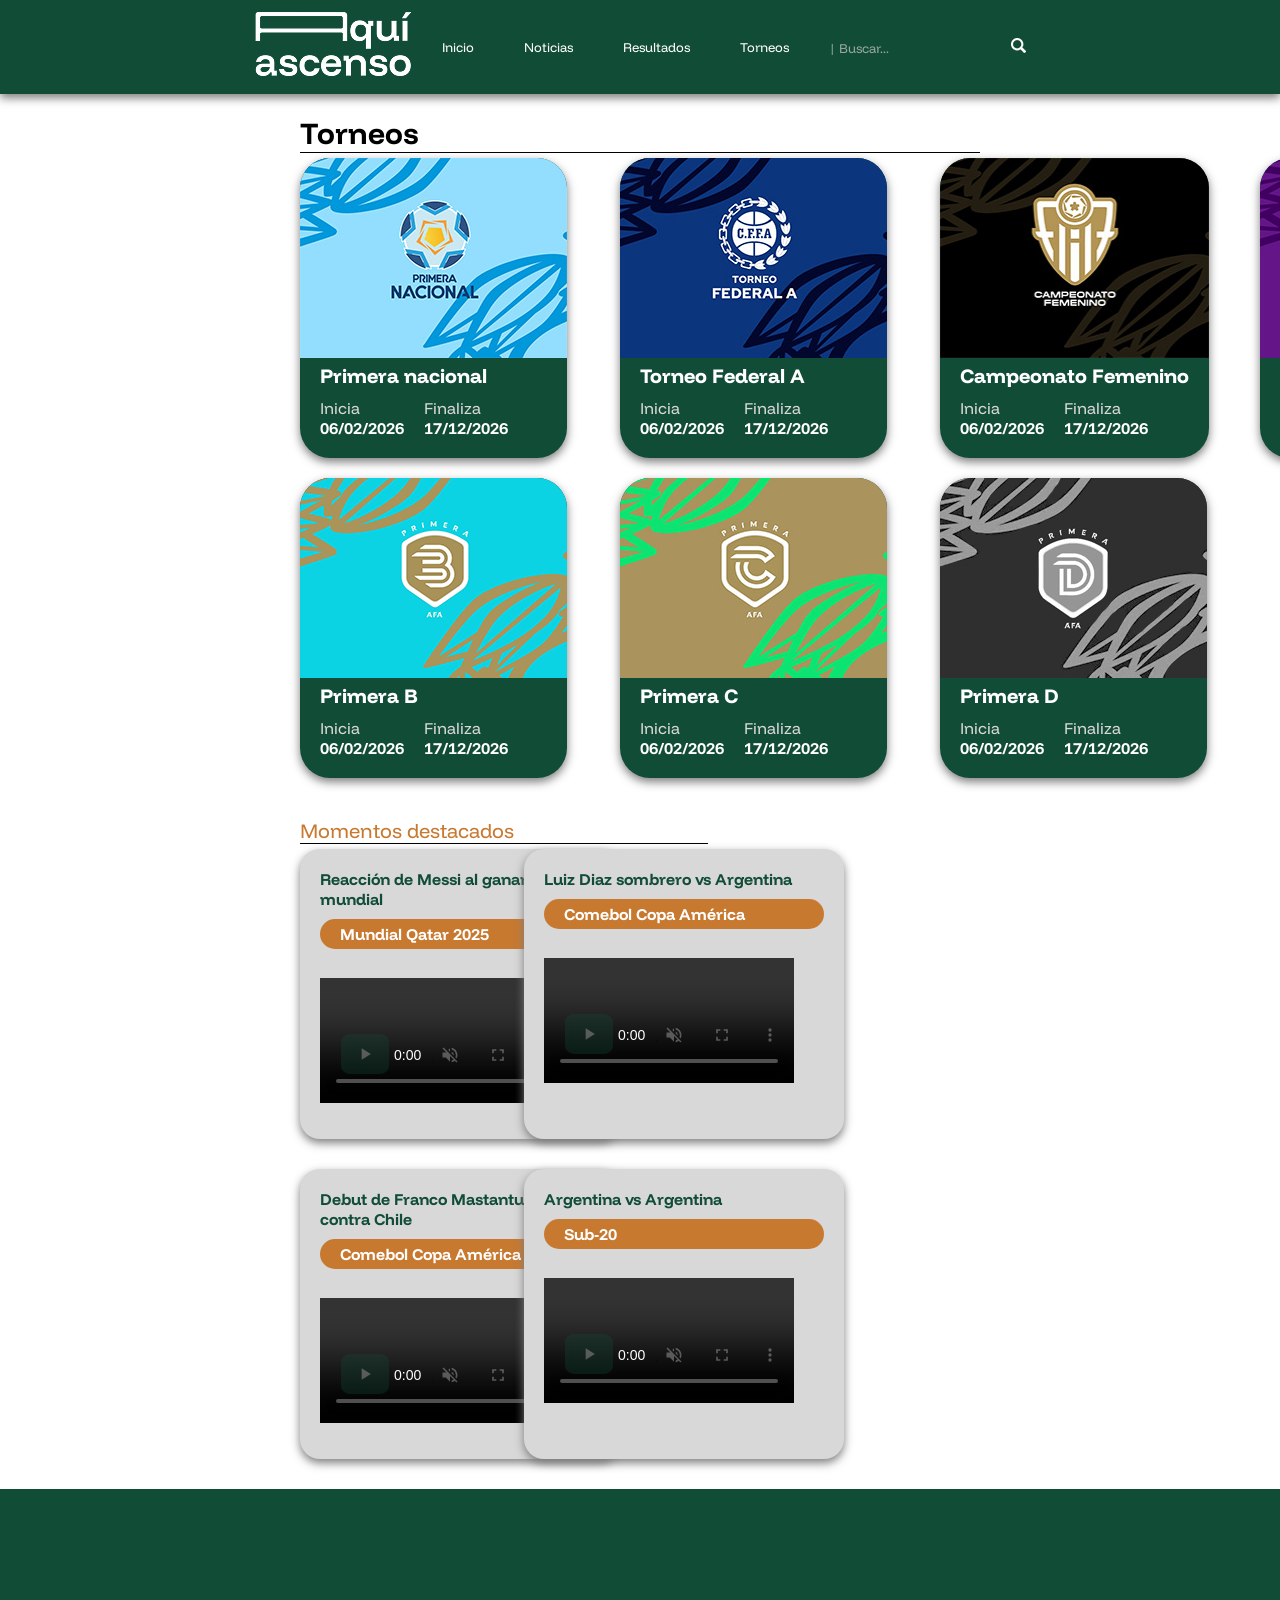
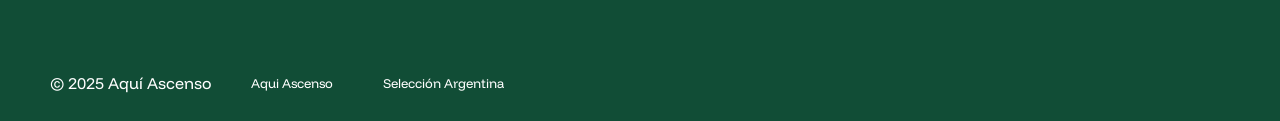
==== pages/torneos.html @ 16527808 "no doy mas no se porque no se quiere subir ya" ====
<!DOCTYPE html>
<html lang="es">
<head>
    <meta charset="UTF-8">
    <meta name="viewport" content="width=device-width, initial-scale=1.0">
    <title>Torneos</title>
    <link rel="stylesheet" href="../estilos.css">
    <link rel="icon" href="../img/favicon.png" type="image/png">
    <link rel="preconnect" href="https://fonts.googleapis.com">
    <link rel="preconnect" href="https://fonts.gstatic.com" crossorigin>
    <link href="https://fonts.googleapis.com/css2?family=Funnel+Display:wght@300..800&family=Funnel+Sans:ital,wght@0,300..800;1,300..800&family=Inter:ital,opsz,wght@0,14..32,100..900;1,14..32,100..900&display=swap" rel="stylesheet">
</head>
<body>
    <header>
        <nav class="menu-barra">
            <div class="logo_img">
                <a href="../index.html"><img src="../img/img-logo-aquiascenso.png" alt="logo aqui ascenso"></a>
            </div>
            <ul class="botones-menu">
                <li><a href="../index.html">Inicio</a></li>
                <li><a href="./noticias.html">Noticias</a></li>
                <li><a href="./resultados.html">Resultados</a></li>
                <li><a href="./torneos.html">Torneos</a></li>
            </ul>
            
            <div class="buscador">
                <input type="text" class="buscar-input" placeholder="| Buscar...">
                <button class="buscar-boton"><a href=""><img src="../img/icono-busqueda.png" alt="icono-buscar" class="icono-buscar"></a></button>
            </div>
        </nav>
    </header>
    <main>
        <div class="estructura">
            <h3>Torneos</h3>
            <hr>
            <section class="grilla-torneos">
                
                <div class="grilla-item a">
                    <img src="../img/portadas/portada-primeranacional.jpg" alt="carilla primera nacional" class="carilla-carrusel">
                    <div class="informacion-torneos">
                        <h4>Primera nacional</h4>
                        <div class="fechas-torneos">
                            <div>
                                <p>Inicia </p>
                                <h5>06/02/2026</h5>
                            </div>
                            <div>
                                <p>Finaliza </p>
                                <h5>17/12/2026</h5>
                            </div>
                        </div>
                    </div>                
                </div>
                <div class="grilla-item b">
                    <img src="../img/portadas/portada-torneofederalla.jpg" alt="carilla primera nacional" class="carilla-carrusel">
                    <div class="informacion-torneos">
                        <h4>Torneo Federal A</h4>
                        <div class="fechas-torneos">
                            <div>
                                <p>Inicia </p>
                                <h5>06/02/2026</h5>
                            </div>
                            <div>
                                <p>Finaliza </p>
                                <h5>17/12/2026</h5>
                            </div>
                           
                        </div>
                      
                    </div>

                
                </div>
                <div class="grilla-item c">
                    <img src="../img/portadas/portada-campeonatofemenino.jpg" alt="carilla primera nacional" class="carilla-carrusel">
                    <div class="informacion-torneos">
                        <h4>Campeonato Femenino</h4>
                        <div class="fechas-torneos">
                            <div>
                                <p>Inicia </p>
                                <h5>06/02/2026</h5>
                            </div>
                            <div>
                                <p>Finaliza </p>
                                <h5>17/12/2026</h5>
                            </div>
                        </div>
                    </div>                
                </div>
                <div class="grilla-item d">
                    <img src="../img/portadas/portada-copafederalfemenina.jpg" alt="carilla primera nacional" class="carilla-carrusel">
                    <div class="informacion-torneos">
                        <h4>Copa Federal Femenino</h4>
                        <div class="fechas-torneos">
                            <div>
                                <p>Inicia </p>
                                <h5>06/02/2026</h5>
                            </div>
                            <div>
                                <p>Finaliza </p>
                                <h5>17/12/2026</h5>
                            </div>
                        </div>
                    </div>                
                </div>
                 <div class="grilla-item e">
                    <img src="../img/portadas/portada-primerab.jpg" alt="carilla primera nacional" class="carilla-carrusel">
                    <div class="informacion-torneos">
                        <h4>Primera B</h4>
                        <div class="fechas-torneos">
                            <div>
                                <p>Inicia </p>
                                <h5>06/02/2026</h5>
                            </div>
                            <div>
                                <p>Finaliza </p>
                                <h5>17/12/2026</h5>
                            </div>
                           
                        </div>
                      
                    </div>

                
                </div>
                <div class="grilla-item f">
                    <img src="../img/portadas/portada-primerac.jpg" alt="carilla primera nacional" class="carilla-carrusel">
                    <div class="informacion-torneos">
                        <h4>Primera C</h4>
                        <div class="fechas-torneos">
                            <div>
                                <p>Inicia </p>
                                <h5>06/02/2026</h5>
                            </div>
                            <div>
                                <p>Finaliza </p>
                                <h5>17/12/2026</h5>
                            </div>
                        </div>
                    </div>                
                </div>
                <div class="grilla-item g">
                    <img src="../img/portadas/portada-primerad.jpg" alt="carilla primera nacional" class="carilla-carrusel">
                    <div class="informacion-torneos">
                        <h4>Primera D</h4>
                        <div class="fechas-torneos">
                            <div>
                                <p>Inicia </p>
                                <h5>06/02/2026</h5>
                            </div>
                            <div>
                                <p>Finaliza </p>
                                <h5>17/12/2026</h5>
                            </div>
                        </div>
                    </div>                
                </div>

                <div>

                </div>

            </section>

            <div class="clase-ejemplo">
                <section class="media-videos">
                    <h4 class="h4-naranja">Momentos destacados</h4>
                    <hr class="hr-naranja">
                    <div class="grilla-videos">
                        <div class="item-videos">
                            <h5>Reacción de Messi al ganar el mundial </h5>
                            <h5 class="etiqueta-individual">Mundial Qatar 2025</h5>
                            <video src="../video/video-reaccion-messi.mp4" controls  muted loop width="250px" onmouseover="this.play()" onmouseout="this.pause()"></video>
                        </div>
                        <div class="item-videos">
                            <h5>Luiz Diaz sombrero vs Argentina </h5>
                            <h5 class="etiqueta-individual">Comebol Copa América</h5>
                            <video src="../video/video-argentinavscolombia.mp4" controls muted loop width="250px" onmouseover="this.play()" onmouseout="this.pause()"></video>
                        </div>
                        
                         <div class="item-videos">
                            <h5>Debut de Franco Mastantuono contra Chile</h5>
                            <h5 class="etiqueta-individual">Comebol Copa América</h5>
                            <video src="../video/video-debut-argentina.mp4" controls muted loop width="250px" onmouseover="this.play()" onmouseout="this.pause(); this.currentTime=0"></video>
                        </div>

                        <div class="item-videos">
                            <h5>Argentina vs Argentina</h5>
                            <h5 class="etiqueta-individual">Sub-20</h5>
                            <video src="../video/video-argentinavsargentina-benefico.mp4" controls muted loop width="250px" onmouseover="this.play()" onmouseout="this.pause(); this.currentTime=0"></video>
                        </div>
                    </div>
                </section>
                <section class="contenedor-ultimas-noticias"> <!--Ultimas noticias-->
                    <h4 class="h4-inter"></h4>
                </section>
            </div>
           


        </div>
    </main>
    <footer>
        <div class="redes">
            <svg xmlns="http://www.w3.org/2000/svg" width="226" height="34" viewBox="0 0 226 34" fill="none">

                <!--Tiktok-->
                <a href="https://www.tiktok.com/" > <path d="M221.662 0.954834H196.291C194.35 0.954834 192.796 2.50733 192.796 4.44796V29.8701C192.796 31.8108 194.35 33.3633 196.291 33.3633H221.727C223.668 33.3633 225.222 31.8108 225.222 29.8701V4.44796C225.157 2.50733 223.604 0.954834 221.662 0.954834ZM218.879 14.9273C216.873 14.9273 214.996 14.2158 213.572 13.0514V21.202C213.572 25.2126 210.336 28.447 206.323 28.447C202.31 28.447 199.074 25.2126 199.074 21.202C199.074 17.1914 202.31 13.957 206.323 13.957C210.336 13.957 207.035 13.8923 207.359 13.957V18.097C207.035 18.0323 206.647 17.9676 206.323 17.9676C204.511 17.9676 203.087 19.3908 203.087 21.202C203.087 23.0133 204.511 24.4364 206.323 24.4364C208.135 24.4364 209.559 23.0133 209.559 21.202V5.8064H213.572C213.572 8.71733 215.967 11.1108 218.879 11.1108V14.9273Z" fill="white"/></a>
               
                 <!--Facebook-->
                <a href="https://www.facebook.com/"><path d="M176.958 4.44796V29.8701C176.958 31.8108 175.404 33.2986 173.528 33.2986H163.625V22.3017H167.767L168.544 17.1267H163.56V13.763C163.56 12.3398 164.272 10.9814 166.473 10.9814H168.738V6.58265C168.738 6.58265 166.667 6.25921 164.725 6.25921C160.648 6.25921 157.93 8.71733 157.93 13.2455V17.1914H153.399V22.3664H157.93V33.3633H148.027C146.086 33.3633 144.597 31.8108 144.597 29.9348V4.44796C144.597 2.50733 146.15 0.954834 148.027 0.954834H173.463C175.404 0.954834 176.893 2.50733 176.893 4.44796H176.958Z" fill="white"/></a>
                
                 <!--Youtube-->
                <a href="https://www.youtube.com/"><path d="M110.248 20.4905L116.138 17.1267L110.248 13.763V20.4905ZM125.264 0.954834H99.8929C97.9513 0.954834 96.3979 2.50733 96.3979 4.44796V29.8701C96.3979 31.8108 97.9513 33.3633 99.8929 33.3633H125.328C127.27 33.3633 128.823 31.8108 128.823 29.8701V4.44796C128.823 2.50733 127.27 0.954834 125.328 0.954834H125.264ZM123.451 22.6251C123.193 23.5955 122.416 24.3717 121.445 24.6305C119.698 25.0833 112.578 25.0833 112.578 25.0833C112.578 25.0833 105.524 25.0833 103.711 24.6305C102.741 24.3717 101.964 23.6601 101.705 22.6251C101.252 20.8786 101.252 17.1267 101.252 17.1267C101.252 17.1267 101.252 13.4395 101.705 11.6283C101.964 10.658 102.741 9.88171 103.711 9.62296C105.459 9.17015 112.578 9.17015 112.578 9.17015C112.578 9.17015 119.633 9.17015 121.445 9.62296C122.416 9.88171 123.193 10.658 123.451 11.6283C123.904 13.3748 123.904 17.1267 123.904 17.1267C123.904 17.1267 123.904 20.8139 123.451 22.6251Z" fill="white"/></a>
                
                 <!--instagram-->
                <a href="https://www.instagram.com/"><path d="M80.5598 4.44796V29.8701C80.5598 31.8108 79.0065 33.2986 77.1296 33.2986H51.6294C49.6878 33.2986 48.1992 31.7461 48.1992 29.8701V4.44796C48.1992 2.50733 49.7525 0.954834 51.6294 0.954834H77.0649C79.0065 0.954834 80.4951 2.50733 80.4951 4.44796H80.5598ZM75.8352 12.3398C75.7704 10.4639 75.3174 8.84671 73.9582 7.48827C72.5991 6.12983 70.9811 5.74171 69.1042 5.61233C67.2272 5.48296 61.4671 5.48296 59.5901 5.61233C57.778 5.67702 56.0952 6.12983 54.7361 7.48827C53.3769 8.84671 52.9886 10.4639 52.8591 12.3398C52.7297 14.2158 52.7297 19.973 52.8591 21.8489C52.9239 23.7248 53.3769 25.342 54.7361 26.7005C56.0952 28.0589 57.7132 28.447 59.5901 28.5764C61.4671 28.7058 67.2272 28.7058 69.1042 28.5764C70.9811 28.5117 72.5991 28.0589 73.9582 26.7005C75.3174 25.342 75.7057 23.7248 75.8352 21.8489C75.9646 19.9083 75.9646 14.2158 75.8352 12.3398ZM73.3758 10.3345C73.9582 11.887 73.8288 15.4448 73.8288 17.1267C73.8288 18.8086 73.9582 22.4311 73.3758 23.9189C72.9874 24.9539 72.2108 25.7301 71.1752 26.1183C69.6219 26.7005 66.0623 26.5711 64.3795 26.5711C62.6968 26.5711 59.0724 26.7005 57.5838 26.1183C56.5483 25.7301 55.7716 24.9539 55.3833 23.9189C54.8008 22.3664 54.9302 18.8086 54.9302 17.1267C54.9302 15.4448 54.8008 11.8223 55.3833 10.3345C55.7716 9.29952 56.5483 8.52327 57.5838 8.13514C59.1371 7.55296 62.6968 7.68233 64.3795 7.68233C66.0623 7.68233 69.6866 7.55296 71.1752 8.13514C72.2108 8.52327 72.9874 9.29952 73.3758 10.3345ZM64.3795 23.078C67.6156 23.078 70.2691 20.4258 70.2691 17.1914C70.2691 14.8626 68.9747 12.6633 66.8389 11.7576C61.7259 9.62296 56.8071 14.5392 58.9429 19.6495C59.849 21.7842 62.0496 23.078 64.3795 23.078ZM68.1333 16.1564C68.8453 19.0026 66.3211 21.5255 63.4087 20.8786C62.0496 20.5551 60.9493 19.4555 60.6257 18.097C59.9138 15.2508 62.4379 12.728 65.3503 13.3748C66.7095 13.6983 67.8097 14.798 68.1333 16.1564ZM70.528 12.3398C71.3047 12.3398 71.8872 11.693 71.8872 10.9814C71.8872 10.2051 71.24 9.62296 70.528 9.62296C69.8161 9.62296 69.1689 10.2698 69.1689 10.9814C69.1689 11.693 69.8161 12.3398 70.528 12.3398Z" fill="white"/></a>
                
                 <!--Twitter-->
                <a href="https://x.com/"><path d="M28.8656 0.954834H3.43022C1.55331 0.954834 0 2.50733 0 4.44796V29.8701C0 31.8108 1.55331 33.3633 3.43022 33.3633H28.8656C30.8073 33.3633 32.3606 31.8108 32.3606 29.8701V4.44796C32.3606 2.50733 30.8073 0.954834 28.8656 0.954834ZM20.6461 27.9942L15.0153 20.4258L8.60792 27.9942H5.04825L13.3973 18.1617L4.5952 6.25921H11.9087L16.9569 13.1808L22.8466 6.25921H26.4062L18.6397 15.4448L27.7654 27.9295H20.5813L20.6461 27.9942ZM8.73736 8.32921L21.6169 25.7301H23.5585L10.8732 8.32921H8.73736Z" fill="white"/></a>
                
            </svg>
        </div>
        <div class="footer-botones-links">
            <p>© 2025 Aquí Ascenso</p>
            <a href="https://x.com/aquiascenso">Aqui Ascenso</a>
            <a href="https://x.com/argentina">Selección Argentina</a>
        </div>
    </footer>
</body>
</html>
---- estilos.css ----
@charset "utf-8";
/* Aviso: no los estoy poniendo ordenados, voy poniendo los q estoy usando x ahora, sean libres de reordenar o editar ah - Mailén*/

/*
Colores: 
VERDE: #114D36
NARANJA: #C87930
*/

/*
Fuentes:
    font-family: "Funnel Display", sans-serif;
    font-family: "Funnel Sans"
    font-family: "Inter", sans-serif;

*/


/*General*/

*{
  margin: 0px;
  padding: 0px;

}

/*Animación*/

.intro {
    position: fixed;
    z-index: 1;
    left: 0;
    top: 0;
    width: 100%;
    height: 100vh;
    background-color: #114D36;
    transition: 1s;
}

.logo-header {
    position: absolute;
    top: 50%;
    bottom: 50%;
    left: 50%;
    right: 50%;
}

.logo-header img {
    position: relative;
    max-width: 250px;
    max-height: 250px;
    display: flex;
    justify-content: center;
    justify-items: center;
}

.circulo {
    width: 1px;
    height: 1px;
    background-color: #114D36;
    border-radius: 50%;
    animation: scale-up-center 1s cubic-bezier(0.390, 0.575, 0.565, 1.000) both;
    animation-delay: 3s;
}



@keyframes scale-up-center {
    0% {
    transform:scale(0.1); 
    }
    100% {
    transform:scale(1600);
    }
}

/*Body*/

body{
    max-width: 1920px;
    margin: 0 auto;
    overflow-x: hidden;
}

/*Profes, soy Julieta, no se si esta permitido usar overflow-x, pero si lo saco se extiende mas horizontalmente. Esto es porque use para ocultar el resto del carrusel*/

header{
    background-color: #114D36;
    width: 100%;
    margin: 0;
    filter: drop-shadow(0px 4px 5px#7d7d7d);
    position:static;
    z-index: 100;
    margin: 0px;
    justify-items: center;
}

main{
    margin-top: 20px;
    margin-bottom: 20px;
    padding-left: 300px;
    padding-right: 300px;
}

footer{
    background-color: #114D36;
    color: white;
    width: 100%;
    font-family: "Funnel Display";
    font-size: 13px;
    justify-items: center;
    justify-content: center;
}

.redes {
    display: flex;
    width: 100%;
    height: 90px;
    padding: 33px 844px;
    align-items: flex-start;
    justify-items: center;
    justify-content: center;
    gap: 10px;
}

footer , a{
    color: white;
    text-decoration: none;
}
footer , a::hover{
    color: #db9b60;
}
.footer-botones-links{
    display: flex;
    flex-direction: row;
    padding-left: 50px;
    padding-right: 50px;
    padding-top: 20px;
    padding-bottom: 20px;
    align-items: center;
    gap: 30px;
}

nav{
    display: flex;
    flex-direction: row;
    margin-top: 0px;
    padding-left: 50px;
    padding-right: 50px;
    padding-top: 20px;
    padding-bottom: 20px;
}

ul{
    list-style: none;
    display: flex;
    flex-direction: row;
    gap: 30px;
}
hr{
    border: 0;
    clear:both;
    display:block;
    width: 100%;               
    background-color: black;
    height: 1px;
    margin: 0px;
    margin-bottom: 5px;
}
.hr-blanco{
    background-color: white;
    margin-top: 0px;
    margin-bottom: 15px;
}

/*
Fuentes:
    font-family: "Funnel Display";
    font-family: "Funnel Sans";
    font-family: "Inter";

*/

h1{
    font-family: "Funnel Display";
    font-size: 51px;
    color: #114D36;
    margin: 0px;
    justify-self: center;

}
h2{
    font-family: "Funnel Display";
    font-size: 40px;
    font-weight: 800;
    color: white;
    padding-left: 40px;
    padding-right: 40px;
    margin: 0px;
}
h3{
    font-family: "Funnel Display";
    font-size: 30px;
    margin: 0px;
}

h4{
    font-family: "Funnel Display";
    font-weight: 800;
    font-size: 20px;

}
h5{
    font-family: "Funnel Display";
    font-size: 16px;
    margin: 0px;
    margin-bottom: 10px;
}
p{
    font-family: "Funnel Display";
    font-size: 16px;
    margin-top: 0px;
}
.h2-inter{
  font-family: "inter"; 
}
.h3-inter{
  font-family: "inter";  
  margin: 0px;
}
.h4-inter{
  font-family: "inter";  
  font-weight: 400;
}
.h5-inter{
  font-family: "inter";  
}
.p-inter{
  font-family: "inter";  
}

.h2-sobre-imagen{
    position: relative;
    bottom: 130px;
}

.h4-sobre-imagen{
    position: relative;
    bottom: 130px;
    color: white;
    width: 200px;

}


/*Colores textos*/
.h4-verde{
    color: #114D36;
    position: relative;
    bottom: 20px;
    margin: 0px;
    font-weight: 800;

}
.h4-naranja{
    color: #C87930;
    margin-top: 20px;
    margin-bottom: 0px;
    font-weight: 400;
}

.h4-blanco{
    color: white;
    margin: 0px;
    padding-left: 20px;
}

.blanco-formulario{
    color: white;
    margin: 0px;
    position: relative;
    bottom: 20px;
}

.etiqueta-individual{
    color: #114D36;
    background-color: #97a6a0;
    margin: 0px;
    
}

/* Inicio Header*/
    /* Elementos*/
.menu-barra , a{
    color: white;
    text-decoration: none;
    padding: 10px;
    justify-content: center;
    align-items: center;
    font-family: "Funnel Display";
    font-size: 13px;
}

.logo_img {
    width: 158px;
    height: 74px;
    }

.botones-menu{
    justify-items: center;
    
}
.botones-menu :hover{
    background-color: #C87930;
    color: white;
}
.icono-buscar{
    color: white;
    background-color: #114D36;
}
::placeholder{
    color: #97a6a0;
    font-family: "Funnel Display";
    font-size: 13px;
}

    /* Contenedores*/
.menu-barra{
    display: flex;
    flex-direction: row;
    background-color: #114D36;
    color: white;
    gap: 30px;
    align-items: center;
}

.buscar-input{
    background-color: #114D36;
    border-width: 0px;
    color: #db9b60;
}

.buscar-boton{
    background-color: #114D36;
    padding-top: 5px;
    padding-bottom: 5px;
    border-width: 0px;
}

.menu-boton {
    font-size: 30px;
    justify-items: end;
    line-height: 80px;
    margin-right: 40px;
    cursor: pointer;
    display: none
}

#check {
    display: none;
}

/* Fin Header*/


/*Main*/
    /* Sección noticias destacadas*/
    

.noticias-destacadas{
    display: flex;
    flex-direction: row;
    gap: 0px;
}
.noticia-destacada{
    filter: drop-shadow(0px 4px 5px #7d7d7d)
}
.noticia-destacada:hover{
    filter: drop-shadow(0px 4px 5px #7d7d7d);
    color:#C87930;
}

.noticia-destacada:hover{
    scale: 1.1;
    filter:grayscale(100%);
    filter: drop-shadow(0px 4px 5px #7d7d7d);
}
.noticia-destacada:hover img{
    filter:grayscale(100%);
}

    /* Sección últimas noticias*/

.contenedor-ultimas-noticias{
    width: 466px;
    display: flex;
    flex-direction: column;
    margin: 0px;
}
.noticia-ultima-hora:hover{
    background-color: #114D36;
    border-style: solid;
    border-width: 10px;
    border-color: #114D36;
    color: white;
    filter: drop-shadow(0px 4px 5px #7d7d7d);
}

.mas-noticias h1{
    display: flex;
    height: 151px;
    justify-content: center;
    align-items: flex-start;
}

.etiqueta-conjunto{
    display: flex;
    flex-direction: row;
    gap: 10px;
    margin: 0px;
}

.etiqueta-individual
{
    background-color: #D8D8D8;
    color:#114D36;
    padding-left: 20px;
    padding-right: 20px;
    padding-top: 5px;
    padding-bottom: 5px;
    border-radius: 30px;
    margin: 0px;
}
.programa{
    display: flex;
    flex-direction: column;

}
.contenido-programa{
    display: flex;
    flex-direction: row;
    gap: 30px;
    align-items: center;
}
    /* carrusel noticias*/
.carrusel{
    display: flex;
    align-items: center;
    width: fit-content;
    height: 500px;
    gap: 30px;
    max-width: 1000px;
    overflow: hidden;
}

@media(min-widh:768px) {
    .carrusel {
        margin: 0px 60px;    
    }
}

.carrusel-track{
    display: flex;
    flex-direction: column;
    background-color: #114D36;
    width: 350px;
    border-radius: 30px;
    margin-top: 10px;
    filter: drop-shadow(0px 4px 5px #7d7d7d);
    transition: .5s ease-in-out;
    position: relative;
}

.carrusel-track:hover{
    filter: drop-shadow(0px 4px 5px #7d7d7d);
    scale: 1.1;
}

.carrusel-arrow {
    background-color: #114D36;
    color: white;
    border-radius: 10px;
    border-color: #114D36;
    border-style: none;
    display: flex;
    width: 40px;
    height: 40px;
    justify-content: flex-end;
    cursor: pointer;
}

.carrusel-arrow:focus{
    outline: 0;
}

.carrusel-prev {
    left: 0;
}

.carrusel-next {
    right: 0px
}

.carrusel-arrow:hover {
    background-color:#C87930;
}

.carilla-carrusel{
    border-top-left-radius: 30px;
    border-top-right-radius: 30px;
    height: 200px;
}

.informacion-carrusel{
    padding-left: 20px;
    padding-right: 20px;
    color: white;
}
.etiqueta-simple{
    font-family: "Inter";
    color: #D8D8D8;
    font-size: 15px;
    font-weight: 200px;
    margin-top: 10px;
}
.leer-mas{
    color: #C87930;
    font-weight: 600;
}



    /* resultados y programa*/
.resultados-y-programa{
    display: flex;
    flex-direction: row;
    gap: 30px;
    align-content: start;
    margin-bottom: 100px;
}
    /* tabla resultados*/
table{
    width: fit-content;
    line-height: 40px;
    margin-bottom: 20px;
}
.tr-fondo-color{
    background-color: #d7e4df;
    margin: 0px;
    border-radius: 30px;

}
    th{
        font-family: "inter"; 
        font-weight: 400; 
        padding-left: 40px;
        padding-right: 40px;
        padding-top: 5px;
        padding-bottom: 5px;
        width:200px;
        margin-top: 0px;
    }
    tr:hover{
        background-color:#C87930;
        color: white;
        filter: drop-shadow(0px 4px 5px #7d7d7d);
    }
.th-alineado-izquierda {
    text-align: left;
    padding-right: 20px;
}

.th-alineado-centro {
    text-align: center;
    padding-right: 40px;
    padding-left: 40px;
}


.tabla-subtitulo{
    background-color: #114D36;
    color: white;
    font-family: "inter"; 
    font-size: 20px;
    font-weight: 800;
    padding-left: 40px;
    padding-right: 40px;
    padding-top: 10px;
    padding-bottom: 10px;
    margin-bottom: 0px;
}

    /* fin tabla resultados*/

/* Programa*/
.programa{
    background-color: #114D36;
    border-radius: 30px;
    color: white;
    width: max-content;
    padding: 30px;
    margin-top: 40px;
    font-weight: 300;
    filter: drop-shadow(0px 4px 5px #7d7d7d);
}
    /* fin programa*/

    /* Formulario*/
.formulario{
    border-radius: 30px;
    display: flex;
    flex-direction: row;
    width: fit-content;
    align-items: center;
    background-image: linear-gradient(#114D36, #C87930);
    max-height: fit-content;
    padding-left: 20px;
    padding-right: 20px;
    justify-content: center;

}
form{
    color: white;
    display: flex;
    flex-direction: column; 
    padding-top: 50px;
    padding-bottom: 10px;
    padding-left: 20px;
    padding-right:20px;
    margin-top: 0px;
    border-radius: 30px;
    max-height: fit-content;
    position: relative;
    bottom: 50px;
    max-width: 100%;
    filter: drop-shadow(0px 4px 5px #7d7d7d);
}
label{
    font-family: "inter";
    margin-top: 20px;
}

form input{
    border-radius: 10px;
    padding: 10px;
    margin-bottom: 0px;
    margin-top: 10px;
    border-color: white;
    width: 100%;
    color: #114D36;
}

.tipo-de-pedido{
    display: flex;
    flex-direction: row; 
    gap: 30px;
}
.checkbox {
  vertical-align: middle;
  margin-right: 4px;
}

.tipo-de-pedido label {
  display: inline-flex;
  align-items: center;
  gap: 5px;
}

.tipo-de-pedido input[type="checkbox"] {
  margin-top: 5px;
  width: 16px;
  height: 16px;
}
.suscribete{
    background-color: #114D36;
    color: white;
    border-style: none;
}
.contenedor-formulario-e-imagen{
    display: flex;
    flex-direction: row;
    min-width:fit-content;
    margin-top: 10px;
}
.imagen-formulario{
    width: 600px;
    height: 542px;
    margin-bottom: -204px;
    position: relative;
    bottom: 90px;
}

/* Fin Main*/
/*Pagina: resultados*/
.contenedor-resultados-html{
    display: flex;
    flex-direction: row;
    width: 100%;
    gap: 20px;
}

details{
    color: white;
    background-color: #114D36; /* color cuando está cerrado */
    padding: 20px;
    border-radius: 5px;
    cursor: pointer;
    transition: linear background-color ;
    width: 400px;
    padding-left: 30px;
    padding-right: 30px;
    padding-top: 20px;
    padding-bottom: 20px;
    filter: drop-shadow(0px 4px 5px #7d7d7d);
    margin-bottom: 20px;

}
details:hover{
    background-color: #C87930;
}
details[open] {
    
  background-color: #D8D8D8; /* color cuando está abierto */
      color: #114D36;
}

details[open]:hover{
    background-color: #C87930;
    color: white;
}
details[open]:hover .etiqueta-individual{
    background-color: #D8D8D8;
    color: #C87930;
}
details[open] .etiqueta-individual{
    background-color: #C87930;
    color: white;
    font-weight: 400;
    width: fit-content;
    margin-bottom: 10px;
}

summary{
    font-family: "Funnel Display";
    font-size: 16px;
    margin-top: 0px;
}
.acordeon-abierto{
    width: fit-content;
}
.acordeon-abierto :hover{
    color: white;
    background-color: #C87930;
}
.hr-acordeon{
    background-color: #114D36;
    margin-top: 20px;
    margin-bottom: 10px;
}
.informacion-acordeon{
    display: flex;
    flex-direction: row;
    gap: 10px;
    align-content: center;
    align-self: center;
}
.p-italico{
    font-style: italic;
}
.ubicacion-acordeon{  
    display: flex;
    flex-direction: row;
    gap: 10px;
}
.ubicacion-acordeon img{
    color: #114D36;
    width:fit-content;
    height: fit-content;
}
.h4-verde-acordeon{
    padding: 0px;
    margin: 0px;
    font-weight: 400;
    width: 60%;
}
.h3-acordeon{
    width: 40%;
}









/*Torneos*/

.fechas-torneos{
    display: flex;
    flex-direction: row;
    gap: 20px;
    margin-bottom: 0px;

}

.clase-ejemplo{
    display: flex;
    flex-direction: row;
    gap: 30px;
    margin-top: 20px;
}
.media-videos{
    width: 60%;
}
.galeria-imagenes{
    width: 40%;
    background-color: pink;
}
.grilla-torneos{
    display: grid;
    grid-template-columns: 300px 300px 300px 300px;
    grid-template-rows: 300px 300px;
    gap: 20px;
    justify-self: center;   
    width: 100%;
}
.grilla-item {
    padding-bottom: 10px;
    color: white;
    display: flex;
    flex-direction: column;
    background-color: #114D36;
    width: fit-content;
    border-radius: 30px;
    filter: drop-shadow(0px 4px 5px #7d7d7d);
}
.grilla-item:hover{
    filter: drop-shadow(0px 4px 5px #7d7d7d);
    scale: 1.1;
}
.informacion-torneos{
    padding-left: 20px;
    padding-right: 20px;
    color: white;
}
.informacion-torneos p{
    color: #D8D8D8;
    margin: 0px;
}

.informacion-torneos h4{
    margin-top: 5px;
    margin-bottom: 10px;
}
video{
    margin-bottom: -130px;
}

/* Noticias */
/*
.noticias { 
  padding-top: 16px; 
  padding-bottom: 40px;
}
.noticias-contenedor {
  display: flex;
  gap: 20px; 
}
.noticias-articulos { 
  flex: 0 0 68%; 
  position: relative;
  background-color: #114d36; 
  overflow: hidden; 
  border-radius: 8px; 
  min-height: 500px; 
}
.noticias-articulos-arriba { 
  flex: 0 0 calc(32% - 20px); 
  display: flex;
  flex-direction: column;
  gap: 20px; 
}
.noticias-articulos-arriba {
  position: relative;
  background-color: #114d36; 
  overflow: hidden; 
  border-radius: 8px; 
  flex: 1;
}
.noticias-articulos-abajo {
  margin-top: -65px;  
}

.imagen-noticias {
  position: absolute;
  top: 0;
  left: 0;
  width: 100%;
  height: 100%;
}
.imagen-noticias img {
  width: 100%;
  height: 100%;
  object-fit: cover;
}
*/
.contenedor-noticias-destacadas-secundarias{
    display: flex;
    flex-direction: column;
    margin: 0px;
}
.noticia-destacada-secundaria{
    filter: drop-shadow(0px 4px 5px #7d7d7d);
    padding: 0px;
    width: 200px;
}

.noticia-destacada-2 p{
    color: white;
    padding: 20px;
    position: relative;
    bottom: 130px;
}

/*Videos*/

.grilla-videos{
    display: grid;
    grid-template-columns: 50% 50%;
    grid-template-rows: 300px 300px; 
    gap: 20px;
    justify-self: center;   
    width: 100%;
}

.item-videos{
    border-radius: 20px;
    background-color: #D8D8D8;
    width: 280px;
    height: 250px;
    padding: 20px 20px 20px 20px;
    color: #114D36;
    filter: drop-shadow(0px 4px 5px #7d7d7d);
}
.item-videos .etiqueta-individual{
    background-color: #C87930;
    color: white;
    align-items: start;
    margin-bottom: 10px;
    justify-self: start;
}

video::-webkit-media-controls-play-button {
  background-color: #114D36;
  border-radius: 20%;
  width: 20px;
  height: 40px;
  margin: 5px;
}
video::-webkit-media-controls-play-button:hover{
    background-color: #C87930;
}

@media screen and (max-width:600px){
    body{
        max-width: 600px;
        justify-content: center;
        justify-self: center;
        justify-items: center;
    }
    main{
        padding-left: 10px;
        padding-right: 10px;
        flex-direction: column;
    }
    
    header{
        flex-direction: column;
    }

    .menu-barra{
            flex-direction: column;
    }

    .botones-menu{
        display: flex;
        flex-direction: column;  
    }
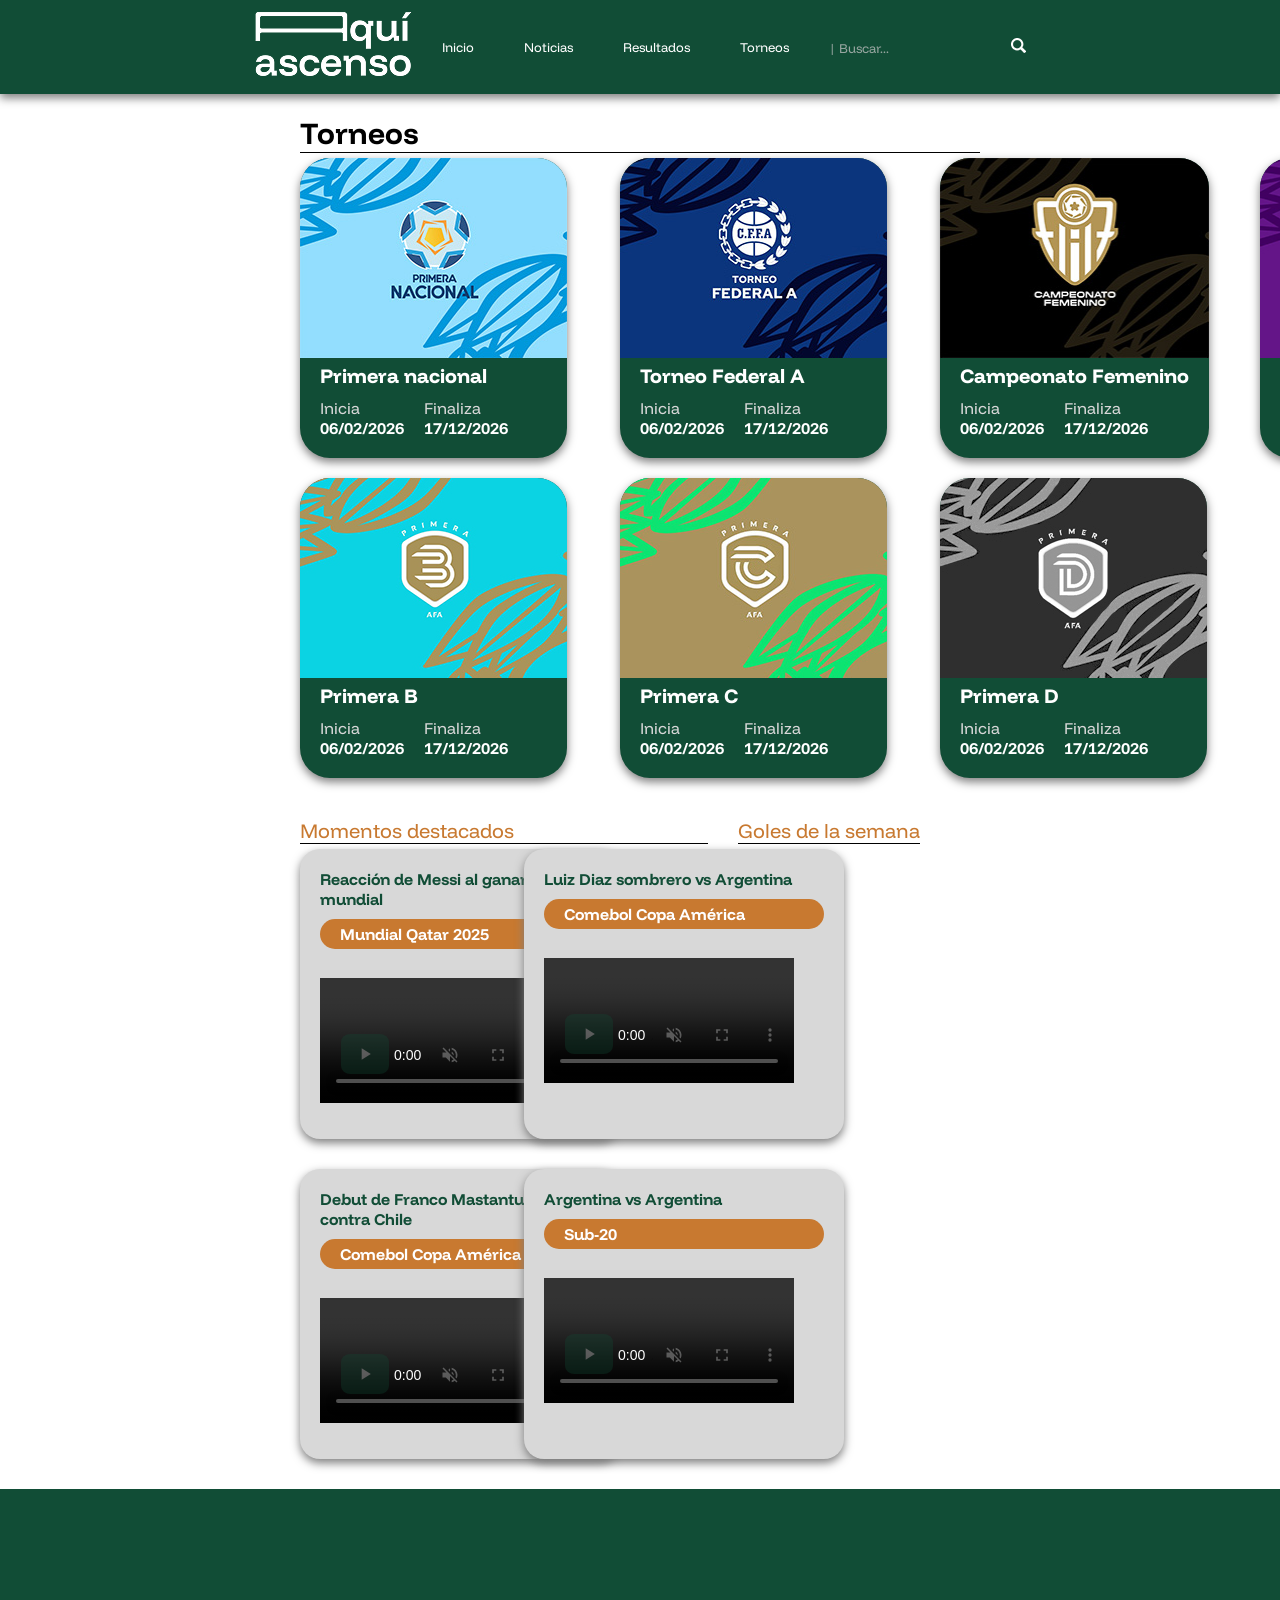
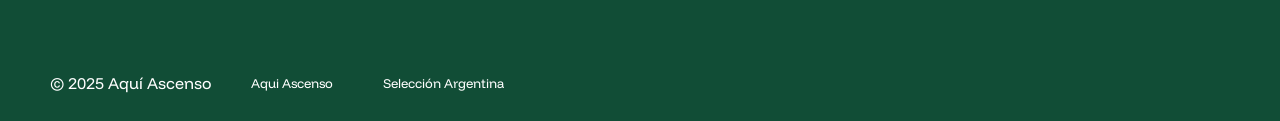
==== commit ce6097a5: "prueba para ver si sigue el error" ====
--- a/pages/torneos.html
+++ b/pages/torneos.html
@@ -191,8 +191,15 @@
                         </div>
                     </div>
                 </section>
-                <section class="contenedor-ultimas-noticias"> <!--Ultimas noticias-->
-                    <h4 class="h4-inter"></h4>
+                <section class="contenedor-galeria"> <!--Ultimas noticias-->
+                    <h4 class="h4-naranja">Goles de la semana</h4>
+                    <hr class="hr-naranja">
+                    <div class="grilla-imagenes">
+                        <div class="item-imagenes a">
+                        </div>
+
+
+                    </div>
                 </section>
             </div>
            
--- a/estilos.css
+++ b/estilos.css
@@ -757,6 +757,9 @@
     margin-top: 20px;
     margin-bottom: 10px;
 }
+.acordeon-abierto :hover hr{
+    background-color: white;
+}
 .informacion-acordeon{
     display: flex;
     flex-direction: row;
@@ -965,14 +968,14 @@
 
 @media screen and (max-width:600px){
     body{
-        max-width: 600px;
+        width: 600px;
         justify-content: center;
         justify-self: center;
         justify-items: center;
     }
     main{
-        padding-left: 10px;
-        padding-right: 10px;
+        margin-left: 50px;
+        margin-right: 50px;
         flex-direction: column;
     }
     
@@ -987,4 +990,122 @@
     .botones-menu{
         display: flex;
         flex-direction: column;  
-    }+    }
+    .botones-menu a{
+        font-size: 20px;
+    }
+
+    .contenedor-resultados-html{
+        flex-direction: column;
+    }
+    input{
+        font-size: 15px;
+    }
+    ::placeholder{
+        font-size: 15px;
+    }
+
+    th{
+        font-size: 20px;
+    }
+
+    .tabla-subtitulo{
+        font-size: 24px;
+    }
+    .h4-inter{
+        font-size: 25px;
+        margin-bottom: 10px;
+    }
+    summary{
+        font-size: 20px;
+        font-weight: 600;
+    }
+
+    .p-italico{
+    font-size: 18px;
+    margin-bottom: 10px;
+    }
+    .h4-verde-acordeon{
+        font-weight: 600;
+    }
+    .acordeon-abierto:hover p{
+        font-weight: 800;
+    }
+    .ubicacion-acordeon img{
+    color: #114D36;
+    width:20px;
+    height: 20px;
+}
+}
+@media screen and (max-width:900px){
+    
+    body{
+        width: 100%;
+        justify-content: center;
+        justify-self: center;
+        justify-items: center;
+    }
+    main{
+        margin-left: 20px;
+        margin-right: 20px;
+        flex-direction: column;
+    }
+    
+    header{
+        flex-direction: column;
+    }
+
+    .menu-barra{
+            flex-direction: column;
+    }
+
+    .botones-menu{
+        display: flex;
+        flex-direction: column;  
+    }
+    .botones-menu a{
+        font-size: 20px;
+    }
+
+    .contenedor-resultados-html{
+        flex-direction: column;
+    }
+    input{
+        font-size: 15px;
+    }
+    ::placeholder{
+        font-size: 15px;
+    }
+
+    th{
+        font-size: 20px;
+    }
+
+    .tabla-subtitulo{
+        font-size: 24px;
+    }
+    .h4-inter{
+        font-size: 25px;
+        margin-bottom: 10px;
+    }
+    summary{
+        font-size: 20px;
+        font-weight: 600;
+    }
+
+    .p-italico{
+    font-size: 18px;
+    margin-bottom: 10px;
+    }
+    .h4-verde-acordeon{
+        font-weight: 600;
+    }
+    .acordeon-abierto:hover p{
+        font-weight: 800;
+    }
+    .ubicacion-acordeon img{
+    color: #114D36;
+    width:20px;
+    height: 20px;
+}
+}
